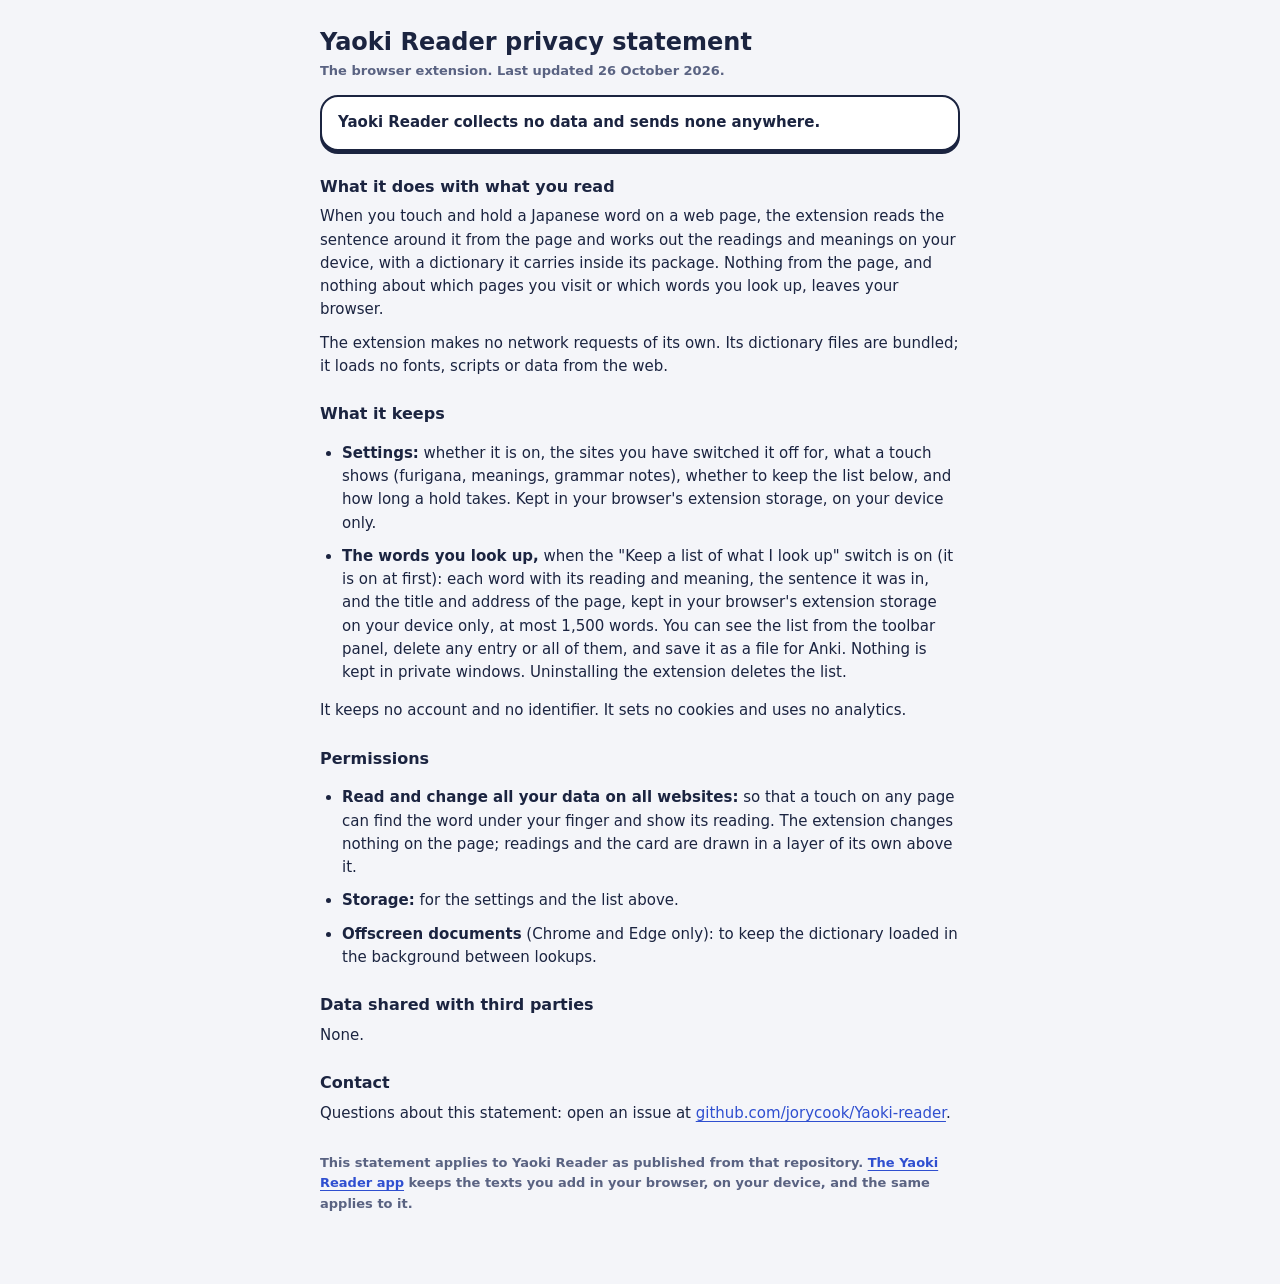
==== docs/privacy.html @ ffd3a340 "Stores: an Edge build with the dictionary unpacked, and what Chrome and Edge ask for Research into t" ====
<!doctype html>
<html lang="en">
<head>
<meta charset="utf-8">
<meta name="viewport" content="width=device-width, initial-scale=1">
<title>Yaoki Reader privacy statement</title>
<meta name="description" content="Yaoki Reader, the browser extension, collects no data and sends none anywhere.">
<link rel="icon" type="image/png" sizes="32x32" href="icons/favicon-32.png">
<style>
/* the same stationery as the reader (index.html), for one page of text */
:root { --ground: #F4F5F9; --card: #FFFFFF; --ink: #1B2440; --muted: #5A6382; --line: #DDE1EC; --outline: #1B2440; --accent-ink: #2F4FD0; --note: #FFF4D6;
  --ui: 'M PLUS Rounded 1c', 'Hiragino Maru Gothic ProN', 'Yu Gothic', system-ui, sans-serif; color-scheme: light; }
@media (prefers-color-scheme: dark) { :root { --ground: #12172A; --card: #1C233B; --ink: #E8EBF6; --muted: #A6AECA; --line: #2C3554; --outline: #7B86B4; --accent-ink: #A9B8FF; --note: #37301A; color-scheme: dark; } }
body { margin: 0; background: var(--ground); color: var(--ink); font-family: var(--ui); font-size: 15px; line-height: 1.55; font-weight: 500; }
main { max-width: 640px; margin: 0 auto; padding: 24px 16px 60px; }
h1 { font-size: 24px; font-weight: 800; margin: 0 0 4px; }
h1 small { display: block; font-size: 13px; font-weight: 700; color: var(--muted); }
h2 { font-size: 16px; font-weight: 800; margin: 24px 0 6px; }
p, li { margin: 0 0 10px; }
ul { padding-left: 22px; }
.card { padding: 14px 16px; border-radius: 18px; background: var(--card); border: 2px solid var(--outline); box-shadow: 0 3px 0 var(--outline); margin: 14px 0; font-weight: 700; }
a { color: var(--accent-ink); text-underline-offset: 3px; }
.foot { margin-top: 28px; font-size: 13px; color: var(--muted); font-weight: 700; }
</style>
</head>
<body>
<main>
  <h1>Yaoki Reader privacy statement <small>The browser extension. Last updated 26 October 2026.</small></h1>
  <div class="card">Yaoki Reader collects no data and sends none anywhere.</div>

  <h2>What it does with what you read</h2>
  <p>When you touch and hold a Japanese word on a web page, the extension reads the sentence around it from the page and works out the readings and meanings on your device, with a dictionary it carries inside its package. Nothing from the page, and nothing about which pages you visit or which words you look up, leaves your browser.</p>
  <p>The extension makes no network requests of its own. Its dictionary files are bundled; it loads no fonts, scripts or data from the web.</p>

  <h2>What it keeps</h2>
  <ul>
    <li><b>Settings:</b> whether it is on, the sites you have switched it off for, what a touch shows (furigana, meanings, grammar notes), whether to keep the list below, and how long a hold takes. Kept in your browser's extension storage, on your device only.</li>
    <li><b>The words you look up,</b> when the "Keep a list of what I look up" switch is on (it is on at first): each word with its reading and meaning, the sentence it was in, and the title and address of the page, kept in your browser's extension storage on your device only, at most 1,500 words. You can see the list from the toolbar panel, delete any entry or all of them, and save it as a file for Anki. Nothing is kept in private windows. Uninstalling the extension deletes the list.</li>
  </ul>
  <p>It keeps no account and no identifier. It sets no cookies and uses no analytics.</p>

  <h2>Permissions</h2>
  <ul>
    <li><b>Read and change all your data on all websites:</b> so that a touch on any page can find the word under your finger and show its reading. The extension changes nothing on the page; readings and the card are drawn in a layer of its own above it.</li>
    <li><b>Storage:</b> for the settings and the list above.</li>
    <li><b>Offscreen documents</b> (Chrome and Edge only): to keep the dictionary loaded in the background between lookups.</li>
  </ul>

  <h2>Data shared with third parties</h2>
  <p>None.</p>

  <h2>Contact</h2>
  <p>Questions about this statement: open an issue at <a href="https://github.com/jorycook/Yaoki-reader">github.com/jorycook/Yaoki-reader</a>.</p>
  <p class="foot">This statement applies to Yaoki Reader as published from that repository. <a href="./">The Yaoki Reader app</a> keeps the texts you add in your browser, on your device, and the same applies to it.</p>
</main>
</body>
</html>
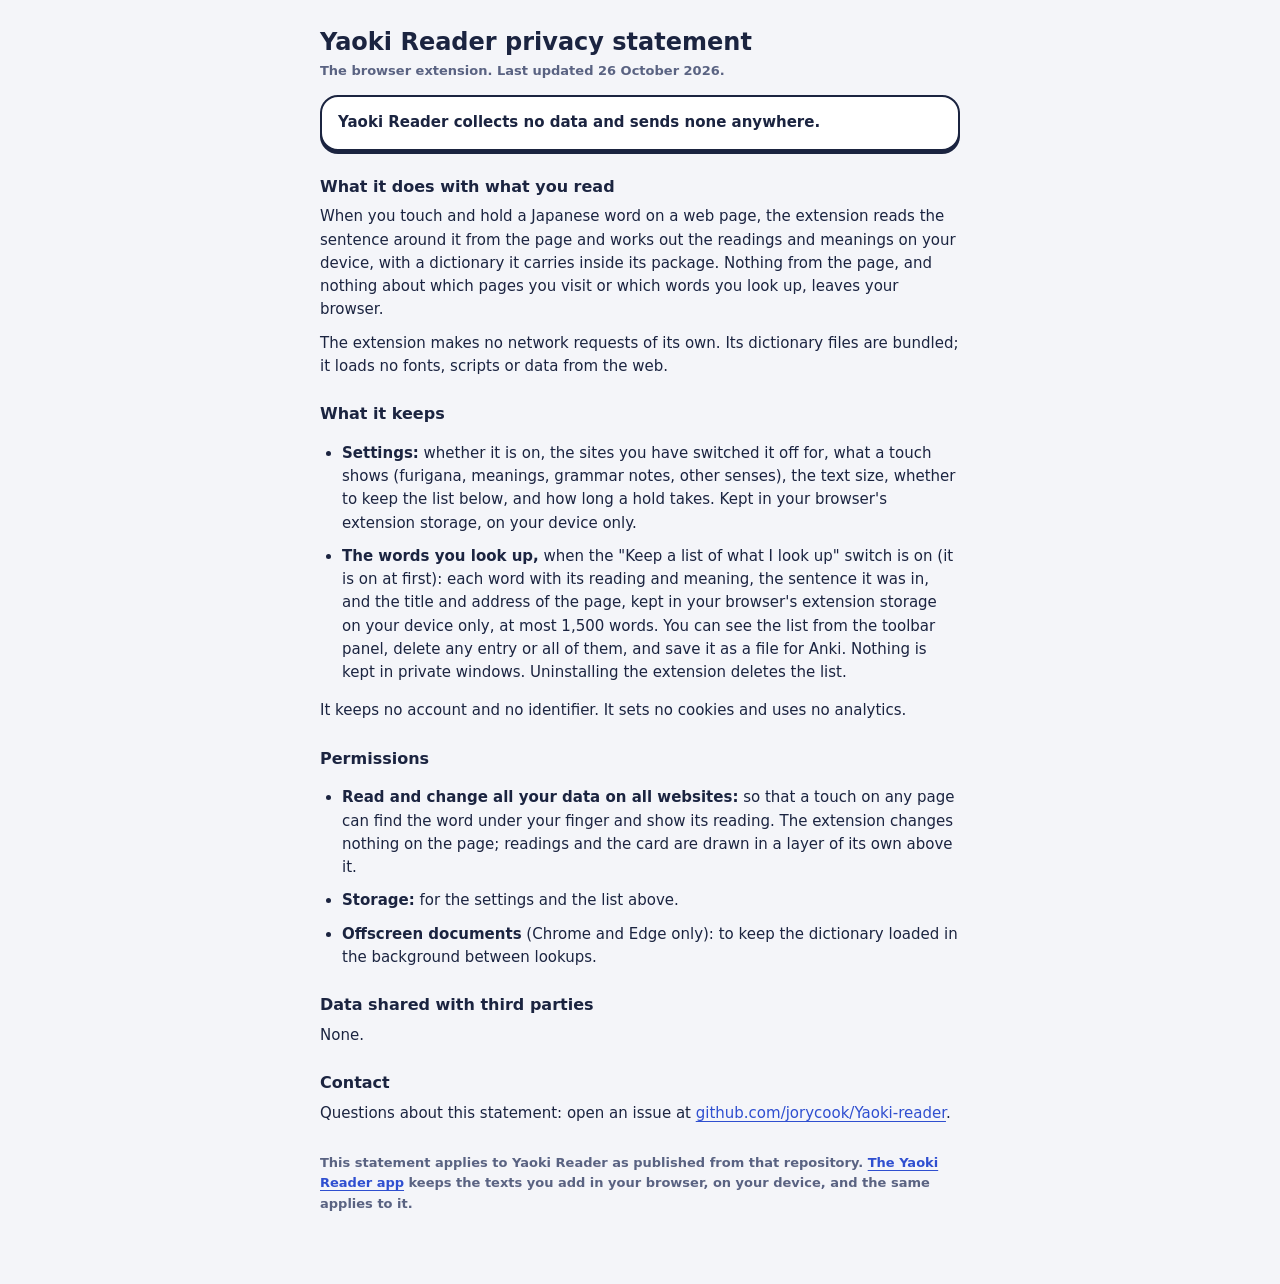
==== commit da38f0f5: "Extension: other senses, text size, a card that matches a dark page, Esc, a shortcut The card showed" ====
--- a/docs/privacy.html
+++ b/docs/privacy.html
@@ -34,7 +34,7 @@
 
   <h2>What it keeps</h2>
   <ul>
-    <li><b>Settings:</b> whether it is on, the sites you have switched it off for, what a touch shows (furigana, meanings, grammar notes), whether to keep the list below, and how long a hold takes. Kept in your browser's extension storage, on your device only.</li>
+    <li><b>Settings:</b> whether it is on, the sites you have switched it off for, what a touch shows (furigana, meanings, grammar notes, other senses), the text size, whether to keep the list below, and how long a hold takes. Kept in your browser's extension storage, on your device only.</li>
     <li><b>The words you look up,</b> when the "Keep a list of what I look up" switch is on (it is on at first): each word with its reading and meaning, the sentence it was in, and the title and address of the page, kept in your browser's extension storage on your device only, at most 1,500 words. You can see the list from the toolbar panel, delete any entry or all of them, and save it as a file for Anki. Nothing is kept in private windows. Uninstalling the extension deletes the list.</li>
   </ul>
   <p>It keeps no account and no identifier. It sets no cookies and uses no analytics.</p>
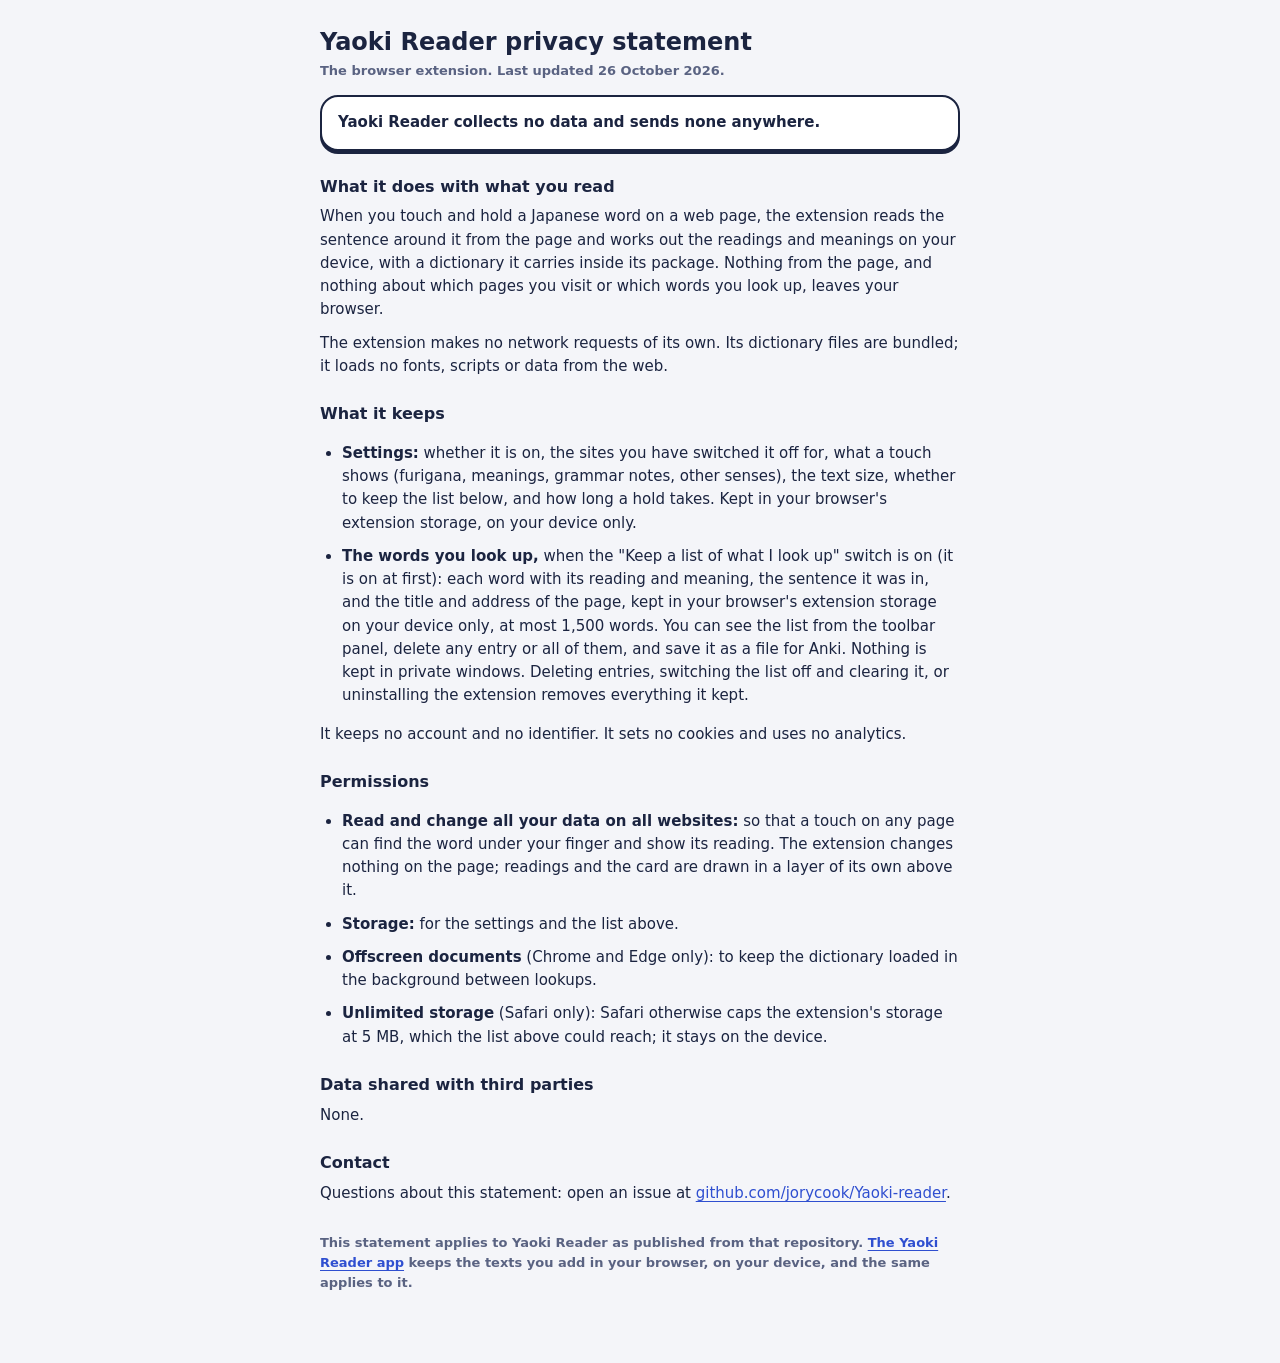
==== commit ff5d4175: "Stores: what Firefox's and the App Store's reviewers ask for From research into addons.mozilla.org a" ====
--- a/docs/privacy.html
+++ b/docs/privacy.html
@@ -35,7 +35,7 @@
   <h2>What it keeps</h2>
   <ul>
     <li><b>Settings:</b> whether it is on, the sites you have switched it off for, what a touch shows (furigana, meanings, grammar notes, other senses), the text size, whether to keep the list below, and how long a hold takes. Kept in your browser's extension storage, on your device only.</li>
-    <li><b>The words you look up,</b> when the "Keep a list of what I look up" switch is on (it is on at first): each word with its reading and meaning, the sentence it was in, and the title and address of the page, kept in your browser's extension storage on your device only, at most 1,500 words. You can see the list from the toolbar panel, delete any entry or all of them, and save it as a file for Anki. Nothing is kept in private windows. Uninstalling the extension deletes the list.</li>
+    <li><b>The words you look up,</b> when the "Keep a list of what I look up" switch is on (it is on at first): each word with its reading and meaning, the sentence it was in, and the title and address of the page, kept in your browser's extension storage on your device only, at most 1,500 words. You can see the list from the toolbar panel, delete any entry or all of them, and save it as a file for Anki. Nothing is kept in private windows. Deleting entries, switching the list off and clearing it, or uninstalling the extension removes everything it kept.</li>
   </ul>
   <p>It keeps no account and no identifier. It sets no cookies and uses no analytics.</p>
 
@@ -44,6 +44,7 @@
     <li><b>Read and change all your data on all websites:</b> so that a touch on any page can find the word under your finger and show its reading. The extension changes nothing on the page; readings and the card are drawn in a layer of its own above it.</li>
     <li><b>Storage:</b> for the settings and the list above.</li>
     <li><b>Offscreen documents</b> (Chrome and Edge only): to keep the dictionary loaded in the background between lookups.</li>
+    <li><b>Unlimited storage</b> (Safari only): Safari otherwise caps the extension's storage at 5 MB, which the list above could reach; it stays on the device.</li>
   </ul>
 
   <h2>Data shared with third parties</h2>
